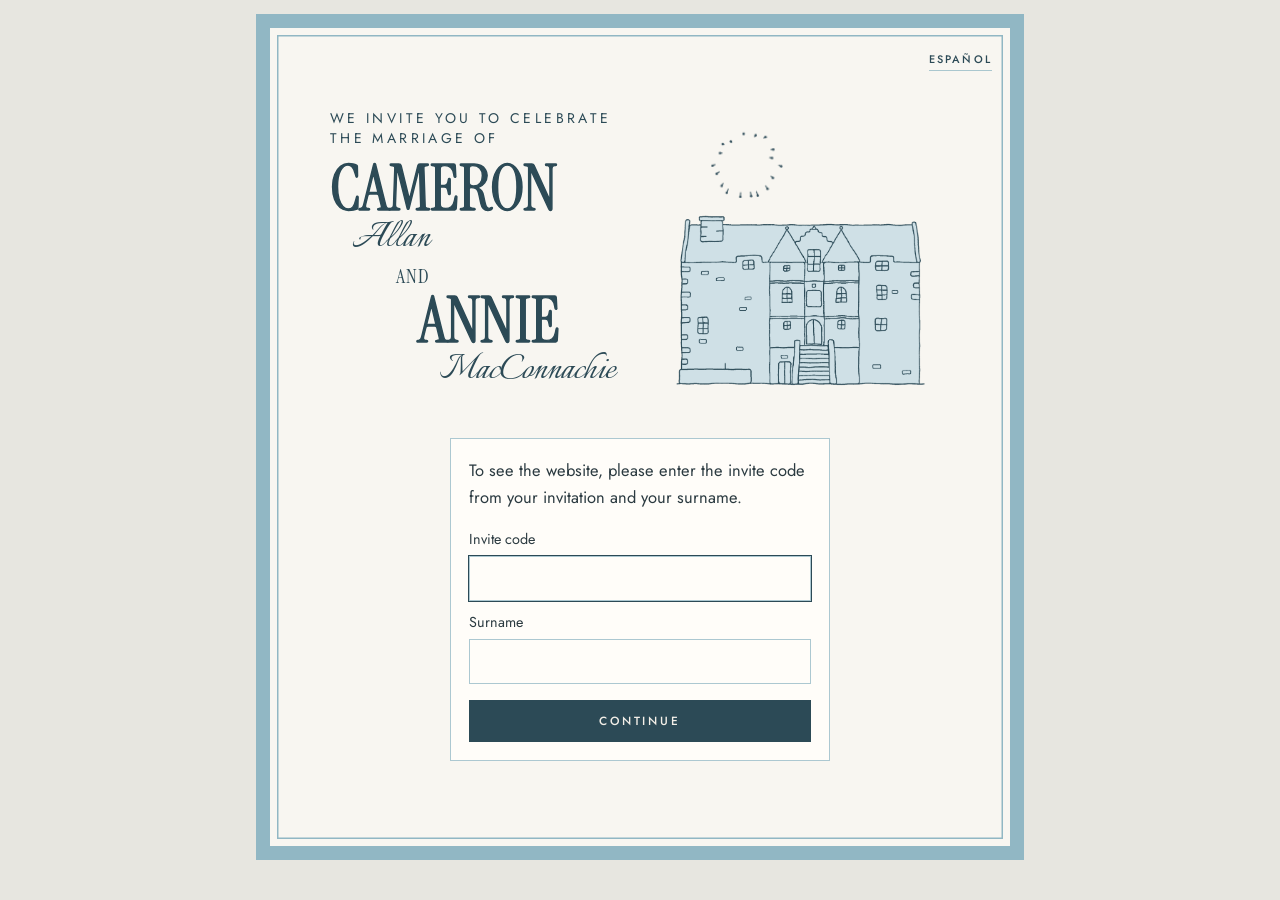
==== index.html @ 704a9585 "Room only appears once someone in the household says they're coming Co-Authored-By: Claude Opus 5.5 " ====
<!DOCTYPE html>
<html lang="en">
<head>
<meta charset="utf-8">
<meta name="viewport" content="width=device-width, initial-scale=1">
<meta name="robots" content="noindex">
<meta name="description" content="We’re getting married! Saturday 12th June 2027 at Rowallan Castle.">
<meta property="og:type" content="website">
<meta property="og:site_name" content="Cameron &amp; Annie">
<meta property="og:title" content="Cameron &amp; Annie · 12th June 2027">
<meta property="og:description" content="We’re getting married! Saturday 12th June 2027 at Rowallan Castle.">
<meta property="og:url" content="https://cameronandannie.co.uk/">
<meta property="og:image" content="https://cameronandannie.co.uk/og.jpg">
<meta property="og:image:width" content="1200">
<meta property="og:image:height" content="630">
<meta property="og:image:alt" content="Cameron and Annie, with a drawing of Rowallan Castle">
<meta name="twitter:card" content="summary_large_image">
<link rel="icon" href="favicon.ico" sizes="any">
<link rel="icon" type="image/png" href="favicon-32.png">
<link rel="apple-touch-icon" href="apple-touch-icon.png">
<meta name="theme-color" content="#2c4a56">
<script>
// Language and lock state are set before the page draws, so nothing flashes.
try {
  if (localStorage.getItem('weddingLang') === 'es') document.documentElement.lang = 'es';
  var v = JSON.parse(localStorage.getItem('weddingVerified') || 'null');
  var c = (new URLSearchParams(location.search).get('code') || '').trim().toUpperCase();
  if (!v || (c && c !== v.code)) document.documentElement.classList.add('locked');
} catch (e) { document.documentElement.classList.add('locked'); }
</script>
<title>Home · Cameron &amp; Annie</title>
<link rel="preconnect" href="https://fonts.googleapis.com">
<link rel="preconnect" href="https://fonts.gstatic.com" crossorigin>
<link href="https://fonts.googleapis.com/css2?family=Instrument+Serif:ital@0;1&family=Italianno&family=Jost:wght@300;400;500&display=swap" rel="stylesheet">
<link rel="stylesheet" href="style.css?v=20261123z">
</head>
<body>
<main>
  <header>
    <div class="castle"><canvas class="fireworks" aria-hidden="true"></canvas><img src="img/castle.png" alt="" width="1422" height="994"></div>
    <p class="formal"><span data-lang="en">We invite you to celebrate <span class="nowrap">the marriage of</span></span><span data-lang="es">Os invitamos a celebrar <span class="nowrap">la boda de</span></span></p>
    <h1 class="names"><a href="index.html"><span class="first">Cameron</span><span class="last">Allan</span><span class="and"><span data-lang="en">and</span><span data-lang="es">y</span></span><span class="first">Annie</span><span class="last">MacConnachie</span></a></h1>
    <div class="eyebrow"><span data-lang="en">Saturday 12th June 2027</span><span data-lang="es">Sábado, 12 de junio de 2027</span> · Rowallan Castle</div>
    <nav class="site-nav"><a href="index.html" aria-current="page"><span data-lang="en">Home</span><span data-lang="es">Inicio</span></a><a href="details.html"><span data-lang="en">Details</span><span data-lang="es">Detalles</span></a><a href="rsvp.html"><span data-lang="en">RSVP</span><span data-lang="es">Confirmar</span></a><a href="travel.html"><span data-lang="en">Travel &amp; Stay</span><span data-lang="es">Viaje</span></a><a href="faqs.html"><span data-lang="en">FAQs</span><span data-lang="es">Preguntas</span></a></nav>
    <div class="lang-switch"><a href="#" data-set-lang="es" data-lang="en" lang="es">Español</a><a href="#" data-set-lang="en" data-lang="es" lang="en">English</a></div>
  </header>

  <div class="hero-wrap"><img class="hero" src="us.jpg" alt="Cameron &amp; Annie" width="772" height="1038"></div>

  <section>
    <p class="blurb"><span data-lang="en">We’re so excited to be getting married, and we can’t wait to celebrate with our favourite people.</span><span data-lang="es">Estamos muy ilusionados con nuestra boda, y deseando celebrarla con nuestras personas favoritas.</span></p>
  </section>

  <section class="panel-wine">
    <p class="script"><span class="if-not-replied"><span data-lang="en">Will you join us?</span><span data-lang="es">¿Nos acompañáis?</span></span><span class="if-replied"><span data-lang="en">We’ve got your RSVP!</span><span data-lang="es">¡Tenemos vuestra respuesta!</span></span></p>
    <p class="panel-caps if-not-replied"><span data-lang="en">Please reply by 1st February 2027</span><span data-lang="es">Respuesta antes del 1 de febrero de 2027</span></p>
    <p><a class="btn-link btn-light" href="rsvp.html"><span class="if-not-replied"><span data-lang="en">RSVP</span><span data-lang="es">Confirmar asistencia</span></span><span class="if-replied"><span data-lang="en">Your RSVP</span><span data-lang="es">Vuestra respuesta</span></span></a></p>
    <p class="panel-more"><a href="details.html"><span data-lang="en">Times, places &amp; everything else →</span><span data-lang="es">Horarios, lugares y todo lo demás →</span></a></p>
  </section>
</main>
<script src="common.js?v=20261123z"></script>
<script>
// Once a household has replied, the RSVP box thanks them instead of asking (and drops the deadline).
function markReplied(d) {
  const panel = document.querySelector('.panel-wine');
  panel.classList.toggle('replied', !!(d && d.ok && d.existing && d.existing.length));
  panel.classList.add('known');   // the deadline only appears once we know whether they've replied
}
whenUnlocked(() => getInvite(getCode()).then(markReplied).catch(() => markReplied(null)));
document.addEventListener('invitefresh', e => markReplied(e.detail));
</script>


</body>
</html>
---- style.css ----
:root { /* Duck egg blue (#91b7c4) for the frame, panels and rules; a deeper shade of the same blue for text,
     because text in the light blue itself would be too faint to read. ("--wine" is just the name the styles use.) */
  --duck:#91b7c4; --wine:#2c4a56; --cream:#f3efe8; --paper:#f8f6f1; --page:#e7e6e0;
  --ink:#2b3a40; --muted:#6c8189; --line:rgba(145,183,196,.75); --accent:#2c4a56; --bg:#f8f6f1;
  --display:"Instrument Serif", "Bodoni Moda", Didot, Georgia, serif; --script:"Italianno", "Snell Roundhand", cursive;
  --sans:"Jost", "Futura", "Avenir Next", "Helvetica Neue", Arial, sans-serif; }
  * { box-sizing:border-box; }
  body { margin:0; font:17px/1.55 Georgia, "Times New Roman", serif; color:var(--ink); background:var(--bg); }
  main { max-width:640px; margin:0 auto; padding:48px 20px 80px; }
  header { text-align:center; margin-bottom:40px; }
  h1 { font-weight:normal; font-size:2.2rem; margin:0 0 8px; letter-spacing:.02em; }
  h2 { font-weight:normal; font-size:1.4rem; margin:40px 0 12px; border-bottom:1px solid var(--line); padding-bottom:6px; }
  h3 { font-size:1.05rem; margin:0 0 10px; }
  .muted { color:var(--muted); }
  .card { border:1px solid var(--line); border-radius:6px; padding:18px; margin:14px 0; background:#fff; }
  label { display:block; margin:10px 0 4px; font-size:.92rem; }
  input[type=text], select, textarea { width:100%; padding:9px 10px; font:inherit; font-size:.95rem; border:1px solid #ccc; border-radius:4px; background:#fff; }
  textarea { min-height:80px; resize:vertical; }
  .choices { display:flex; gap:18px; flex-wrap:wrap; }
  .choices label { display:flex; align-items:center; gap:6px; margin:4px 0; font-size:1rem; }
  button { font:inherit; padding:10px 22px; border:0; border-radius:4px; background:var(--accent); color:#fff; cursor:pointer; }
  button.secondary { background:none; color:var(--accent); border:1px solid var(--accent); }
  button:disabled { opacity:.6; cursor:wait; }
  .room img { width:100%; aspect-ratio:3/2; object-fit:cover; border-radius:4px; display:block; margin-bottom:12px; background:#eee; }
  .error { color:#a33; margin:10px 0; }
  .hidden { display:none !important; }
  .stack label { display:flex; align-items:center; gap:8px; margin:6px 0; font-size:1rem; }
  fieldset.course { border:0; padding:0; margin:16px 0 0; }
  fieldset.course legend { font-size:.92rem; padding:0; margin-bottom:6px; }
  .dish { display:flex; gap:10px; align-items:flex-start; border:1px solid var(--line); border-radius:4px; padding:10px 12px; margin:6px 0; cursor:pointer; }
  .dish input { margin-top:5px; }
  .dish:has(input:checked) { border-color:var(--accent); background:#f4f6f1; }
  .dish .desc { display:block; font-size:.9rem; color:var(--muted); }
  .dish .tags { display:block; font-size:.85rem; color:var(--accent); margin-top:2px; }
  .invalid { outline:2px solid #c0392b; outline-offset:4px; border-radius:4px; }
  .notice { border:1px solid #e3b4b4; background:#fbeeee; color:#7a2020; padding:12px 16px; border-radius:6px; margin:14px 0; }
  .notice ul { margin:6px 0 0; padding-left:20px; }
  .notice a { color:inherit; }
  .nb-row { padding:8px 0; border-top:1px solid var(--line); }
  .nb-row .nb-name { display:block; font-weight:bold; font-size:.95rem; }
  .nb-row.invalid { outline-offset:2px; }
  .loading { display:flex; align-items:center; gap:12px; color:var(--muted); padding:18px 0; }
  .spinner { width:22px; height:22px; border:3px solid var(--line); border-top-color:var(--accent); border-radius:50%; animation:spin .8s linear infinite; flex:0 0 auto; }
  @keyframes spin { to { transform:rotate(360deg); } }
  #loading-text { animation:fadein .4s ease; }
  @keyframes fadein { from { opacity:0; } }
  .row { display:flex; gap:10px; }
  .row > * { flex:1; }
  dl { margin:0; } dt { font-weight:bold; margin-top:8px; } dd { margin:0; }

  /* Site navigation */
  .site-nav { display:flex; justify-content:center; flex-wrap:wrap; gap:4px 22px; margin:18px 0 0; padding:10px 0; border-top:1px solid var(--line); border-bottom:1px solid var(--line); }
  .site-nav a { color:var(--ink); text-decoration:none; font-size:.95rem; padding:2px 0; }
  .site-nav a[aria-current=page] { color:var(--accent); border-bottom:2px solid var(--accent); }
  header h1 a { color:inherit; text-decoration:none; }
  .timeline { list-style:none; padding:0; margin:0; }
  .timeline li { display:flex; gap:16px; padding:10px 0; border-top:1px solid var(--line); }
  .timeline li:first-child { border-top:0; }
  .timeline .time { flex:0 0 70px; font-weight:bold; }
  details { border-top:1px solid var(--line); padding:12px 0; }
  details:last-of-type { border-bottom:1px solid var(--line); }
  summary { cursor:pointer; font-weight:bold; }
  details p { margin:8px 0 0; }
  .price { font-weight:bold; margin:0 0 6px; }
  .bridal dt { margin-top:10px; }
  .btn-link { display:inline-block; padding:10px 22px; border-radius:4px; background:var(--accent); color:#fff; text-decoration:none; }
/* Language: show only the text for the current <html lang> */
html:not([lang=es]) [data-lang=es], html[lang=es] [data-lang=en] { display:none !important; }
.lang-switch { position:absolute; top:10px; right:14px; }
.lang-switch a { font-size:3.2rem; line-height:1; text-decoration:none !important; border:0; }
.hero { width:100%; aspect-ratio:4/3; object-fit:cover; object-position:50% 25%; display:block; margin:0 0 24px; border-radius:6px; background:#eee; }
.blurb { font-size:1.1rem; text-align:center; }

/* RSVP steps: numbered automatically, skipping any step that's hidden for this household */
#rsvp-form { counter-reset:step; }
.rsvp-step { margin:32px 0 0; }
.step-title { display:flex; align-items:center; gap:10px; font-size:1.2rem; font-weight:normal; margin:0 0 4px; }
.rsvp-step:not(.hidden) .step-title::before { counter-increment:step; content:counter(step); display:inline-flex; align-items:center; justify-content:center;
  width:28px; height:28px; border-radius:50%; background:var(--accent); color:#fff; font-size:.95rem; flex:0 0 auto; }
.who-row { padding:10px 0; border-top:1px solid var(--line); }
.who-row:first-child { border-top:0; padding-top:0; }
.who-row .who-name { display:block; font-weight:bold; }
.meals-empty { margin:6px 0 0; }

/* Bridesmaid colour swatch: the same duck-egg blue as the site's border */
.swatch { display:inline-block; width:1.4em; height:1.4em; vertical-align:middle; border-radius:50%; border:1px solid var(--line);
  background:var(--duck); margin-left:4px; }

/* Lock screen: while locked, only the surname prompt (and the language flag) is shown */
html.locked main { display:none; }
#gate { max-width:420px; margin:0 auto; padding:72px 20px; text-align:center; }
#gate form { text-align:left; }
#gate button { width:100%; }
html:not(.locked) #gate { display:none; }

/* Spinner inside a button (lock screen "Checking…") */
.btn-spinner { display:inline-block; width:14px; height:14px; margin-right:8px; vertical-align:-2px; border:2px solid rgba(255,255,255,.4);
  border-top-color:#fff; border-radius:50%; animation:spin .8s linear infinite; }
#gate-btn:disabled { opacity:.85; cursor:wait; }

/* Itinerary: a quiet timeline (thin line, small dots, light type) */
.itin-day { font-weight:normal; font-size:.8rem; letter-spacing:.14em; text-transform:uppercase; color:var(--muted); margin:34px 0 10px; }
.timeline.itin { border-left:1px solid var(--line); margin-left:6px; }
.timeline.itin li { position:relative; border-top:0; padding:0 0 18px 22px; gap:14px; }
.timeline.itin li::before { content:""; position:absolute; left:-4px; top:.55em; width:7px; height:7px; border-radius:50%; background:var(--bg); border:1px solid var(--accent); }
.timeline.itin .time { flex:0 0 76px; font-weight:normal; color:var(--muted); font-variant-numeric:tabular-nums; }
.itin .itin-body { flex:1; }
.itin .itin-title { font-size:1.05rem; }
.itin .desc { display:block; font-size:.9rem; color:var(--muted); margin-top:2px; }
.status { display:block; margin-top:4px; font-size:.8rem; font-style:italic; text-decoration:none; }
.status.yes { color:#4d7a43; }
.status.no { color:#9a5a4e; }
.status.todo { color:#9a6a1c; text-decoration:underline; text-underline-offset:2px; }
.legend { font-size:.8rem; margin-top:18px; }

/* Home: event cards */
.event-card { display:block; color:inherit; text-decoration:none; }
.event-card:hover { border-color:var(--accent); }
.event-card .event-title { display:block; font-size:1.15rem; margin-bottom:2px; }
.event-status { margin:-6px 0 12px; }
/* Itinerary: one block per event */
.itin-event { margin-bottom:10px; }
.itin-event-title { font-weight:normal; font-size:1.15rem; margin:28px 0 0; }
.itin-event-title a { color:var(--ink); text-decoration:none; }
.itin-event-title a span { color:var(--accent); }

/* Links in the site colour rather than browser blue */
a { color:var(--accent); }

.event-card .event-more { display:block; margin-top:8px; font-size:.9rem; color:var(--accent); }
.extras-title { font-weight:normal; font-size:.8rem; letter-spacing:.14em; text-transform:uppercase; color:var(--muted); margin:28px 0 6px; }
.event-card.small { padding:14px 18px; }
.event-card.small .event-title { font-size:1.05rem; }

/* ==========================================================================
   Burgundy & cream stationery theme
   Tall condensed serif capitals, a script accent, small spaced sans capitals,
   and a framed card (burgundy band + thin inner rule).
   ========================================================================== */
html { background:var(--page); }
body { background:var(--page); color:var(--ink); font:400 16.5px/1.65 var(--sans); }
main, #gate { background:var(--paper); max-width:680px; margin:14px auto 40px; padding:64px clamp(22px, 6vw, 56px) 72px;
  border:9px solid var(--wine); box-shadow:inset 0 0 0 7px var(--paper), inset 0 0 0 8px var(--wine); position:relative; }
@media (max-width:520px) { main, #gate { margin:8px; border-width:7px; padding-top:54px; } }

/* Names: tall serif capitals with a script "and" */
.names { font:400 clamp(2.6rem, 11vw, 4.2rem)/0.95 var(--display); text-transform:uppercase; letter-spacing:.01em; color:var(--wine); margin:0 0 14px; }
.names a { color:inherit; text-decoration:none; }
.names .and { display:block; font:400 .52em/1.2 var(--script); text-transform:none; letter-spacing:0; margin:.05em 0 .1em; }
.eyebrow, header .muted { font:400 .72rem/1.8 var(--sans); letter-spacing:.24em; text-transform:uppercase; color:var(--wine); }

/* Headings */
h2 { font:400 clamp(1.9rem, 6vw, 2.5rem)/1 var(--display); text-transform:uppercase; letter-spacing:.01em; color:var(--wine);
     text-align:center; border:0; margin:52px 0 20px; padding:0; }
h3 { font:500 .78rem/1.5 var(--sans); letter-spacing:.2em; text-transform:uppercase; color:var(--wine); }
.blurb { font:italic 400 1.35rem/1.45 var(--display); color:var(--ink); }

/* Navigation */
.site-nav { border-color:var(--line); gap:4px 22px; margin-top:24px; }
.site-nav a { font:400 .7rem/2 var(--sans); letter-spacing:.22em; text-transform:uppercase; color:var(--muted); }
.site-nav a[aria-current=page] { color:var(--wine); border-bottom:1px solid var(--wine); }
.lang-switch { top:16px; right:18px; }

/* Burgundy panel (home RSVP) */
.panel-wine { background:var(--wine); color:var(--cream); text-align:center; padding:34px 22px 30px; margin:34px 0 10px; }
.panel-wine .script { font:400 2.3rem/1.1 var(--script); margin:0; }
.panel-wine .panel-caps { font:400 .74rem/1.8 var(--sans); letter-spacing:.24em; text-transform:uppercase; margin:6px 0 20px; }
.btn-link.btn-light { background:var(--cream); color:var(--wine); }

/* Cards, forms, buttons */
.card { background:#fffdf9; border:1px solid var(--line); border-radius:0; }
input[type=text], select, textarea { background:#fffdf9; border:1px solid var(--line); border-radius:0; color:var(--ink); font-family:var(--sans); }
input[type=text]:focus, textarea:focus { outline:1px solid var(--wine); outline-offset:0; }
label { font-size:.9rem; }
button, .btn-link { font:500 .74rem/1 var(--sans); letter-spacing:.24em; text-transform:uppercase; padding:15px 28px; border-radius:0;
  background:var(--wine); color:var(--cream); text-decoration:none; }
button.secondary { background:none; color:var(--wine); border:1px solid var(--wine); }
.hero { border-radius:0; }
.room img { border-radius:0; }
strong, b, dt, .price, .who-row .who-name, .nb-row .nb-name { font-weight:500; }
.dish { background:#fffdf9; border-color:var(--line); border-radius:0; }
.dish strong { font:400 1.15rem/1.3 var(--display); color:var(--wine); }
.dish:has(input:checked) { border-color:var(--wine); background:#fbf5ef; box-shadow:inset 3px 0 0 var(--wine); }
.dish .tags { color:var(--wine); }
fieldset.course legend { font:500 .72rem/1.6 var(--sans); letter-spacing:.22em; text-transform:uppercase; color:var(--wine); }
input[type=radio], input[type=checkbox] { accent-color:var(--wine); }
.step-title { font:400 1.6rem/1.1 var(--display); text-transform:uppercase; color:var(--wine); }
.rsvp-step:not(.hidden) .step-title::before { background:var(--wine); font:400 .85rem/1 var(--sans); }
.notice { border-radius:0; }
.timeline li { border-color:var(--line); }
.timeline .time { font:400 1.05rem/1.4 var(--display); color:var(--wine); }

/* Itinerary and event cards */
.itin-day, .extras-title { font:500 .72rem/1.6 var(--sans); letter-spacing:.22em; color:var(--wine); }
.timeline.itin { border-color:var(--line); }
.timeline.itin li::before { background:var(--paper); border-color:var(--wine); }
.timeline.itin .time { color:var(--wine); }
.itin .itin-title { font:400 1.25rem/1.25 var(--display); color:var(--ink); }
.itin-event-title { font:400 1.9rem/1 var(--display); text-transform:uppercase; }
.itin-event-title a { color:var(--wine); }
.event-card .event-title { font:400 1.5rem/1.15 var(--display); text-transform:uppercase; color:var(--wine); }
.event-card .event-more { color:var(--wine); font:500 .7rem/2 var(--sans); letter-spacing:.2em; text-transform:uppercase; }
.event-card:hover { border-color:var(--wine); }
.status { font-style:normal; font:500 .68rem/1.8 var(--sans); letter-spacing:.16em; text-transform:uppercase; }
.status.yes { color:#4f6b45; } .status.no { color:var(--wine); } .status.todo { color:#9a6b2a; }

/* Lock screen */
#gate { padding-top:80px; padding-bottom:80px; }
#gate form { max-width:380px; margin:24px auto 0; }
html:not(.locked) #gate { display:none; }
.step-title { letter-spacing:.01em; }
.lang-switch a { font-size:1.9rem; }

/* Duck egg blue accents */
main, #gate { border-color:var(--duck); box-shadow:inset 0 0 0 7px var(--paper), inset 0 0 0 8px var(--duck); }
.panel-wine { background:var(--duck); color:#20363f; }
.btn-link.btn-light { background:var(--wine); color:var(--cream); }
.site-nav { border-color:var(--line); }
.dish:has(input:checked) { background:#eef4f6; border-color:var(--duck); box-shadow:inset 3px 0 0 var(--duck); }
.timeline.itin li::before { border-color:var(--duck); }
.status.no { color:#9a5f52; }

/* Formal title + text language switch */
.formal { font:italic 400 1.2rem/1.4 var(--display); color:var(--muted); margin:6px 0 14px; }
.names { font-size:clamp(2.1rem, 9vw, 3.6rem); }
.names .person { display:block; }
.lang-switch a { font:500 .68rem/1 var(--sans); letter-spacing:.2em; text-transform:uppercase; color:var(--wine); text-decoration:none;
  border-bottom:1px solid var(--line); padding-bottom:3px; }
.names { font-size:clamp(1.8rem, 7.6vw, 3.6rem); }

/* Type set like the reference: first names in tall capitals, surnames in script tucked underneath,
   a small-capital "and", and the opening line in small spaced capitals. */
.names { font-size:clamp(2.6rem, 12vw, 4.6rem); line-height:.88; letter-spacing:-.005em; margin:0 0 18px; }
.names .first { display:block; }
.names .last { display:block; font:400 .62em/1 var(--script); text-transform:none; letter-spacing:0; margin:-.18em 0 .12em; color:var(--wine); }
.names .and { display:block; font:400 .34em/1 var(--display); text-transform:uppercase; letter-spacing:.06em; margin:.35em 0 .3em; }
.formal { font:400 .7rem/1.9 var(--sans); font-style:normal; letter-spacing:.24em; text-transform:uppercase; color:var(--wine); max-width:22em; margin:0 auto 18px; }
.panel-wine .script { font-size:3.1rem; line-height:1; }
.names .last { font-size:.74em; margin:-.26em 0 .1em; }
/* Surnames sit just below the capitals without touching them */
.names .last { margin:.02em 0 .12em; }

/* Home photo: portrait, set slightly to the left, with a frame offset behind it in the page-border style */
.hero-wrap { position:relative; width:min(74%, 330px); margin:8px 0 52px 3%; isolation:isolate; }
.hero-wrap::before { content:""; position:absolute; inset:0; transform:translate(18px, 18px); z-index:-1;
  border:6px solid var(--duck); box-shadow:inset 0 0 0 5px var(--paper), inset 0 0 0 6px var(--duck); }
.hero-wrap .hero { display:block; width:100%; height:auto; aspect-ratio:auto; margin:0; outline:0; }

/* ---- Details brought into the stationery style ---- */
/* RSVP status: italic serif words with a small round marker (filled = yes, hollow = no / not yet) */
.status { display:table; margin-top:4px; font:italic 400 1.05rem/1.4 var(--display); letter-spacing:0; text-transform:none; text-decoration:none; }
.status::before { content:""; display:inline-block; width:.48em; height:.48em; border-radius:50%; margin-right:.45em; vertical-align:.08em;
  border:1px solid var(--duck); }
.status.yes { color:var(--wine); } .status.yes::before { background:var(--duck); }
.status.no { color:var(--muted); } .status.no::before { border-color:var(--muted); }
.status.todo { color:var(--wine); text-decoration:underline; text-decoration-color:var(--duck); text-underline-offset:3px; }
.legend { display:none; }

/* Itinerary event headings: same tall capitals as other headings */
.itin-event-title { font:400 clamp(1.7rem, 6vw, 2.2rem)/1 var(--display); letter-spacing:.01em; text-transform:uppercase; margin:40px 0 4px; }
.itin-event-title a span { color:var(--duck); }

/* Form warnings in the palette */
.invalid { outline:1px dashed var(--wine); outline-offset:5px; border-radius:0; }
.notice { background:#eef4f6; border:1px solid var(--duck); border-left:3px solid var(--wine); color:var(--ink); border-radius:0; }
.notice a { color:var(--wine); }
.error { color:#8c5448; font-style:italic; }

/* RSVP thank-you heading */
#done-title { font:400 1.7rem/1.1 var(--display); letter-spacing:.01em; text-transform:uppercase; color:var(--wine); }

/* Home photo breaks out of the card on the left, with the welcome text alongside it */
main { --card-pad:clamp(22px, 6vw, 56px); --card-border:9px; padding-left:var(--card-pad); padding-right:var(--card-pad); }
@media (max-width:520px) { main { --card-border:7px; } }
.hero-wrap { float:left; width:46%; max-width:300px; margin:6px 26px 34px calc(-1 * (var(--card-pad) + var(--card-border))); }
.hero-wrap + section .blurb { text-align:left; margin-top:4px; }
.panel-wine { clear:both; }
/* Wide screens: half the photo hangs outside the card */
@media (min-width:1080px) {
  .hero-wrap { width:300px; margin-left:calc(-1 * (var(--card-pad) + var(--card-border)) - 150px); margin-right:34px; }
  .hero-wrap + section .blurb { margin-top:40px; font-size:1.5rem; }
}
@media (min-width:1080px) {
  .hero-wrap + section .blurb { margin-top:6px; }
  /* the RSVP box sits beside the photo too, filling the space to its right */
  .panel-wine { clear:none; overflow:hidden; margin-top:22px; padding:28px 20px 26px; }
  .panel-wine + section { clear:both; padding-top:1px; }
}
/* Smaller photo */
.hero-wrap { width:31%; max-width:150px; margin-right:22px; margin-bottom:28px; }
.hero-wrap::before { transform:translate(10px, 10px); border-width:4px; box-shadow:inset 0 0 0 3px var(--paper), inset 0 0 0 4px var(--duck); }
@media (min-width:1080px) {
  .hero-wrap { width:180px; max-width:none; margin-left:calc(-1 * (var(--card-pad) + var(--card-border)) - 90px); margin-right:30px; }
  .hero-wrap::before { transform:translate(12px, 12px); }
}
/* Smaller names so the header doesn't dominate */
.names { font-size:clamp(2rem, 9vw, 2.9rem); margin-bottom:12px; }
.formal { margin-bottom:12px; }
header { margin-bottom:28px; }
/* Wider card: on larger screens the blue border starts 10% in from each side */
@media (min-width:521px) {
  main, #gate { width:80%; max-width:none; margin-left:auto; margin-right:auto; }
}
/* Wide screens: photo back inside the card. Photo + welcome text + RSVP box form one centred group (max 820px). */
@media (min-width:1080px) {
  .hero-wrap { width:200px; margin-left:max(0px, calc((100% - 820px) / 2)); margin-right:36px; margin-top:10px; }
  .hero-wrap + section, .hero-wrap ~ .panel-wine { margin-right:max(0px, calc((100% - 820px) / 2)); }
  .hero-wrap + section .blurb { margin-top:4px; }
}
/* Card border 20% in from each side on larger screens (narrower screens keep more width so text isn't cramped) */
@media (min-width:1000px) {
  main, #gate { width:60%; }
}
/* Header text 25% larger */
.formal { font-size:.875rem; line-height:1.45; }
.names { font-size:clamp(2.5rem, 11vw, 3.625rem); }
.eyebrow, header .muted { font-size:.9rem; }
.site-nav a { font-size:.875rem; }
/* Black-and-white photo */
.hero { filter:grayscale(1); }

/* Blue borders 50% thicker */
main, #gate { border-width:14px; box-shadow:inset 0 0 0 7px var(--paper), inset 0 0 0 8.5px var(--duck); --card-border:14px; }
@media (max-width:520px) { main, #gate { border-width:11px; --card-border:11px; } }
.hero-wrap::before { border-width:6px; box-shadow:inset 0 0 0 4px var(--paper), inset 0 0 0 5.5px var(--duck); }
.card, .dish, .site-nav, .event-card, .notice { border-width:1.5px; }
.timeline.itin { border-left-width:1.5px; }
.panel-wine { box-shadow:none; }

/* Details page: one section per event */
.event-section { margin-bottom:56px; }
.event-section h2 { margin-top:44px; }
.event-meta { text-align:center; font:400 .8rem/1.9 var(--sans); letter-spacing:.2em; text-transform:uppercase; color:var(--wine); margin:-6px 0 6px; }
.event-meta span, .event-meta a { display:block; }
.event-meta a { color:var(--wine); text-decoration-color:var(--duck); text-underline-offset:3px; }
.event-section .event-status { display:flex; justify-content:center; margin:4px 0 14px; }
.event-timeline { margin-top:18px; }
.bridal { margin-top:26px; }
.panel-more { margin:18px 0 0; }
.panel-more a { color:#20363f; font:500 .72rem/1.6 var(--sans); letter-spacing:.2em; text-transform:uppercase; text-decoration-color:rgba(32,54,63,.4); text-underline-offset:4px; }
/* Timeline line runs dot-to-dot only (no tail after the last item, none at all for a single item) */
.timeline.itin { border-left:0; margin-left:6px; }
.timeline.itin li { padding-bottom:20px; }
.timeline.itin li:last-child { padding-bottom:0; }
.timeline.itin li::before { z-index:1; }
.timeline.itin li:not(:last-child)::after { content:""; position:absolute; left:-.75px; top:.55em; bottom:-.55em; border-left:1.5px solid var(--line); }

/* Day labels inside a timeline: no dot, and the line runs straight past them */
.timeline.itin li.itin-day-row { padding:0 0 6px 0; margin-left:-6px; }
.timeline.itin li.itin-day-row::before { display:none; }
.timeline.itin li.itin-day-row .itin-day { margin:14px 0 4px; }
.timeline.itin li.itin-day-row:first-child .itin-day { margin-top:0; }
.timeline.itin li.itin-day-row::after { display:none; }

/* RSVP box: "replied" state */
.panel-wine .if-replied { display:none; }
.panel-wine.replied .if-replied { display:inline; }
.panel-wine.replied .if-not-replied { display:none; }
.panel-wine.replied p.panel-caps { display:none; }
.panel-wine p.panel-caps { max-height:4em; overflow:hidden; transition:max-height .5s ease, opacity .5s ease, margin .5s ease; }
/* While we check whether they've replied, the deadline takes up no space; it then eases open (no big empty gap). */
.panel-wine:not(.known) p.panel-caps { max-height:0; opacity:0; margin-top:0; margin-bottom:12px; }
.panel-wine.replied .script { margin-bottom:16px; }

/* Phones & tablets: photo centred above the welcome text instead of squeezed beside it */
@media (max-width:1079px) {
  .hero-wrap { float:none; width:min(64%, 280px); max-width:none; margin:10px auto 44px; transform:translateX(-6px); }
  .hero-wrap::before { transform:translate(12px, 12px); }
  .hero-wrap + section .blurb { text-align:center; margin-top:0; }
}

/* RSVP summary: meals listed by course under each person */
#summary dd { margin-bottom:6px; }
.meal-summary { list-style:none; padding:0; margin:6px 0 0; }
.meal-summary li { padding:2px 0; }
.meal-summary .course-name { display:inline-block; min-width:5.5em; font:500 .7rem/1.6 var(--sans); letter-spacing:.18em; text-transform:uppercase; color:var(--muted); }
.diet-summary { margin:4px 0 0; font-size:.9rem; color:var(--muted); }
.meal-summary .course-name { min-width:7.5em; }

/* Places to stay */
.stay-group { margin:30px 0 6px; }
.card.stay { padding:16px 18px; margin:10px 0; }
.card.stay h3 { font:400 1.3rem/1.2 var(--display); letter-spacing:.01em; text-transform:none; color:var(--wine); margin:0 0 4px; }
.stay-address { margin:0; color:var(--muted); font-size:.95rem; }
.stay-links { margin:6px 0 0; font-size:.95rem; }
.stay-links a { color:var(--wine); text-decoration-color:var(--duck); text-underline-offset:3px; word-break:break-word; }

/* Getting there */
.card.venue { text-align:center; padding:20px 18px; margin:14px 0 22px; }
.card.venue h3 { font:400 1.5rem/1.2 var(--display); letter-spacing:.01em; text-transform:none; color:var(--wine); margin:0 0 4px; }


/* Home photo slideshow: the first photo sets the size, the others fade in on top of it */
.slideshow { cursor:pointer; }
.slideshow .slide { transition:opacity 1.2s ease; }
.slideshow { position:relative; }
.slideshow .slide:not(:first-of-type) { position:absolute; inset:0; width:100%; height:100%; object-fit:cover; object-position:50% 30%; }
.slideshow .slide:not(.on):not(.prev) { opacity:0; }
.slideshow .slide:first-of-type { position:relative; }
.slideshow .slide.prev { z-index:1; transition:none; }
.slideshow .slide.on { z-index:2; }
@media (prefers-reduced-motion: reduce) { .slideshow .slide { transition:none; } }

/* Details: event facts as label / text rows, with a map beside the wedding */
.facts { margin:6px 0 0; }
.facts > div { display:grid; grid-template-columns:100px 1fr; gap:18px; padding:12px 0; border-top:1px solid var(--line); }
.facts > div:last-child { border-bottom:1px solid var(--line); }
.facts dt { font-size:.78rem; letter-spacing:.14em; text-transform:uppercase; color:var(--muted); padding-top:.25em; }
.facts dd { margin:0; }
.event-text > p:first-child { margin-top:0; }
.event-body { display:grid; grid-template-columns:minmax(0,1.25fr) minmax(0,1fr); gap:28px; align-items:start; }
.event-map iframe { display:block; width:100%; aspect-ratio:1; min-height:240px; border:1px solid var(--duck); background:var(--cream); }
.event-map a { display:inline-block; margin-top:8px; font-size:.85rem; }
@media (max-width:720px) {
  .event-body { grid-template-columns:1fr; }
  .event-map iframe { aspect-ratio:4/3; }
}
@media (max-width:520px) { .facts > div { grid-template-columns:1fr; gap:2px; } }

/* Tighter nav so it stays on one line for longer */
.site-nav { gap:4px 14px; }
.site-nav a { letter-spacing:.14em; margin-right:-.14em; }
@media (max-width:520px) { .site-nav { gap:2px 10px; } .site-nav a { letter-spacing:.1em; margin-right:-.1em; } }

/* Gentle cross-fade between pages (browsers that support it) */
@view-transition { navigation: auto; }

/* Header: names left-aligned with the castle beside them; date and menu centred underneath.
   On narrower screens the castle sits centred above the title instead. */
.castle { display:block; position:relative; pointer-events:none; user-select:none; }
.castle img { display:block; position:relative; z-index:1; width:100%; height:auto; }
/* Fireworks rise from behind the roof and burst in the sky above the castle */
.castle .fireworks { position:absolute; z-index:0; left:-12%; width:124%; top:-72%; height:100%; }
@media (min-width:1200px) {
  main > header, #gate > header { display:grid; grid-template-columns:1fr max-content minmax(170px, 290px) 1fr; align-items:center; column-gap:0; }
  main > header > *, #gate > header > * { grid-column:1 / -1; }
  main > header .formal, #gate > header .formal { grid-column:2; grid-row:1; text-align:left; margin-left:0; margin-right:0; }
  main > header .names, #gate > header .names { grid-column:2; grid-row:2; text-align:left; }
  /* Staggered names: "and" steps in a little, Annie MacConnachie a little more */
  main > header .names .and, #gate > header .names .and { margin-left:44px; }
  main > header .names .and ~ span, #gate > header .names .and ~ span { margin-left:66px; }
  main > header .names .last, #gate > header .names .last { margin-left:calc(22px - var(--name-shift)); }   /* Allan */
  main > header .names .first, #gate > header .names .first { margin-left:calc(-1 * var(--name-shift)); }   /* Cameron */
  main > header .formal, #gate > header .formal { margin-left:calc(-1 * var(--name-shift)) !important; }
  /* The first lines sit further left on wide screens, easing back as the window narrows so they never touch the border. */
  main, #gate { --name-shift:clamp(22px, calc((100vw - 1300px) * .3 + 22px), 62px); }
  main > header .names .and ~ .last, #gate > header .names .and ~ .last { margin-left:88px; }  /* MacConnachie */
  main > header .castle, #gate > header .castle { grid-column:3; grid-row:1 / 3; align-self:end; width:calc(100% - clamp(20px, 3vw, 36px)); margin-left:clamp(20px, 3vw, 36px); margin-bottom:21px; }
}
@media (max-width:1199px) { .castle { width:min(250px, 56%); margin:84px auto 14px; } }
@media (max-width:520px) { .castle { width:min(250px, 72%); } }

/* Map framed like the card: thick duck-egg border with a fine inner rule */
.map-frame { border:6px solid var(--duck); padding:7px; background:var(--paper); box-shadow:inset 0 0 0 4px var(--paper), inset 0 0 0 5.5px var(--duck); }
.map-frame iframe { border:0 !important; }

.nowrap { display:inline-block; }

/* ---- One pattern for blocks of information ----
   serif title → plain lead text → small-capital label / value rows; a small-capital label before any question. */
main .card-title { font:400 1.3rem/1.2 var(--display); letter-spacing:.01em; text-transform:none; color:var(--wine); margin:0 0 6px; }
.card-lead { margin:0 0 4px; }
.card-label { font:500 .72rem/1.6 var(--sans); letter-spacing:.22em; text-transform:uppercase; color:var(--wine); margin:20px 0 6px; }
.card > .card-label:first-child, .card > .card-title + .card-label { margin-top:4px; }
.step-intro { margin:2px 0 12px; }
.facts.compact { margin-top:10px; }
.facts.compact > div { padding:8px 0; gap:14px; grid-template-columns:140px 1fr; }
.facts > div { align-items:baseline; }
.facts > div > dt { padding-top:0 !important; }
.facts.people dt { font:400 1rem/1.5 var(--sans); letter-spacing:0; text-transform:none; color:var(--ink); padding-top:0; }
.card .facts > div:last-child { border-bottom:1px solid var(--line); }
.room img { margin-bottom:16px; }
.room-answer { margin:16px 0 0; }
.nb-row .nb-name, .who-row .who-name { font-weight:500; }
#greeting.lead { margin:0 0 4px; }
/* RSVP summary */
.sum-person + .sum-person { margin-top:22px; }
.sum-head { display:flex; align-items:baseline; justify-content:space-between; gap:12px; flex-wrap:wrap; }
.sum-head .card-title { margin:0; }
/* FAQs: questions in the serif, not heavy bold; one rule colour */
details { border-color:var(--line) !important; }
summary { font:400 1.2rem/1.35 var(--display); color:var(--wine); }
summary::marker { color:var(--duck); }
.card-label + .nb-row, .card-label + .who-row { border-top:0; padding-top:2px; }
@media (max-width:520px) { .facts.compact > div { grid-template-columns:92px 1fr; gap:10px; } .facts.compact dt { font-size:.68rem; letter-spacing:.14em; } }

/* FAQs: questions on the left, photo slideshow on the right (below the questions on narrow screens) */
.faq-photos { position:relative; isolation:isolate; }
.faq-photos .hero { display:block; width:100%; height:auto; aspect-ratio:772/1038; margin:0; }
.faq-photos::before { content:""; position:absolute; inset:0; transform:translate(12px, 12px); z-index:-1;
  border:4px solid var(--duck); box-shadow:inset 0 0 0 3px var(--paper), inset 0 0 0 4px var(--duck); }
@media (min-width:900px) {
  .faq-layout { display:grid; grid-template-columns:minmax(0,1fr) clamp(180px, 30%, 280px); column-gap:clamp(28px, 4vw, 52px); align-items:start; }
  .faq-photos { margin-top:6px; position:sticky; top:24px; }
}
@media (max-width:899px) { .faq-layout { display:flex; flex-direction:column; } .faq-photos { width:min(240px, 62%); margin:32px auto 12px; transform:translateX(-6px); } }

/* RSVP summary: each section (wedding, night before, room) starts with the same small heading */
.sum-section { margin-top:18px; }
.sum-section + .sum-person { margin-top:0; }
.sum-person > .card-label { margin-top:0; }

/* Travel: venue map in the same frame as the Details page map */
.venue-map { margin:4px 0 0; }
.venue-map iframe { display:block; width:100%; aspect-ratio:1; min-height:240px; border:0; background:var(--cream); }
.venue-body .event-text > p:first-child { margin-top:0; }
.venue-address { text-align:center; color:var(--muted); font-size:.92rem; margin:10px 0 0; }
@media (max-width:720px) { .venue-map iframe { aspect-ratio:4/3; } .venue-map { margin-top:0; } }

/* Room photo gallery: swipe (or use the arrows) through several photos */
.room-gallery { position:relative; margin-bottom:16px; }
.rg-track { display:flex; overflow-x:auto; scroll-snap-type:x mandatory; scrollbar-width:none; }
.rg-track::-webkit-scrollbar { display:none; }
.rg-track img { flex:0 0 100%; width:100%; aspect-ratio:3/2; object-fit:cover; scroll-snap-align:start; margin:0 !important; display:block; background:var(--cream); }
.rg-prev, .rg-next { position:absolute; top:calc(50% - 14px); transform:translateY(-50%); width:34px; height:34px; padding:0; border:0; border-radius:50%;
  background:rgba(248,246,241,.88); color:var(--wine); font:400 1.5rem/34px var(--display); letter-spacing:0; cursor:pointer; min-width:0; }
.rg-prev { left:22px; } .rg-next { right:22px; }
.rg-dots { display:flex; justify-content:center; gap:7px; margin-top:8px; }
.rg-dots span { width:6px; height:6px; border-radius:50%; background:var(--line); }
.rg-dots span.on { background:var(--wine); }
/* Room photos are wide (about 16:9), so frame them that shape rather than trimming them */
.room img, .rg-track img { aspect-ratio:16/9 !important; object-fit:cover; }

/* Taxi firms under Getting there */
.taxis { margin-top:18px; }
.taxis .card.stay { margin:10px 0; }

/* Room for times like 09:30–10:30 on one line */
.timeline.itin .time { flex-basis:100px; white-space:nowrap; }
@media (max-width:520px) { .timeline.itin .time { flex-basis:86px; font-size:.95rem; } }

/* Details: heading above each event's timeline, in the same small-capital style as the fact labels */
.event-timeline { margin-top:30px; }
.timeline-title { font:500 .72rem/1.6 var(--sans); letter-spacing:.22em; text-transform:uppercase; color:var(--wine); margin:0 0 14px; }

/* Loading: three small dots that fade in turn, with a quiet italic line underneath */
.loading { flex-direction:column; justify-content:center; gap:14px; padding:48px 0; text-align:center; }
.spinner { width:auto; height:auto; border:0; border-radius:0; animation:none; display:inline-flex; gap:7px; }
.spinner i, .btn-spinner i { display:block; width:7px; height:7px; border-radius:50%; background:var(--duck); animation:dot 1.2s ease-in-out infinite; }
.spinner i:nth-child(2), .btn-spinner i:nth-child(2) { animation-delay:.15s; background:var(--wine); }
.spinner i:nth-child(3), .btn-spinner i:nth-child(3) { animation-delay:.3s; }
@keyframes dot { 0%, 80%, 100% { opacity:.25; transform:scale(.8); } 40% { opacity:1; transform:scale(1); } }
#loading-text, .loading-text { font:italic 400 1.15rem/1.4 var(--display); color:var(--muted); animation:none; }
.btn-spinner { display:inline-flex; gap:4px; width:auto; height:auto; border:0; border-radius:0; animation:none; margin-right:10px; vertical-align:middle; }
.btn-spinner i { width:5px; height:5px; background:currentColor !important; }
@media (prefers-reduced-motion: reduce) { .spinner i, .btn-spinner i { animation-duration:2.4s; } }

/* First names 10% larger and a touch heavier (the serif has one weight, so the strokes are thickened slightly) */
.names .first { font-size:1.1em; -webkit-text-stroke:.022em currentColor; paint-order:stroke fill; }

.taxis { margin-top:26px; }
.taxis-intro { margin:0 0 4px; }

/* ---- Event panels: a double frame topped with hand-drawn illustrations ---- */
.event-section.framed { position:relative; background:#eef4f6; border:1px solid var(--duck);
  box-shadow:inset 0 0 0 5px #eef4f6, inset 0 0 0 6px var(--duck); padding:162px clamp(26px, 8vw, 72px) 30px; margin-top:40px; }
.framed .doodles { position:absolute; inset:6px; pointer-events:none; overflow:hidden; }
.framed .doodle { position:absolute; display:block; width:var(--w); transform:translateX(-50%); }
.framed .doodle img { display:block; width:100%; height:auto; }
.framed h2 { margin-top:0; }
@media (max-width: 600px) {
  .event-section.framed { padding:148px 20px 24px; }
  .framed .doodle { width:calc(var(--w) * .82); }
  .framed .doodle.hang { top:-20px !important; }
  .framed .doodle.l { left:16% !important; } .framed .doodle.r { left:85% !important; }
  .framed .tw.a { left:32% !important; } .framed .tw.b { left:68% !important; } .framed .tw.c { left:72% !important; } .framed .tw.d { left:calc(32% - 12px) !important; }
}

.diet-note { margin:6px 0 0; font-size:.9rem; }

/* FAQ film strip (wider screens): photos stacked the full height of the questions, drifting upwards */
.faq-strip { display:none; }
@media (min-width:900px) {
  .faq-layout { align-items:stretch; }
  .faq-layout .faq-photos { display:none; }
  .faq-strip { display:block; position:relative; overflow:hidden; min-height:420px; margin-top:6px;
    -webkit-mask-image:linear-gradient(to bottom, transparent, #000 9%, #000 91%, transparent);
            mask-image:linear-gradient(to bottom, transparent, #000 9%, #000 91%, transparent); }
  .strip-track { position:absolute; top:0; left:0; right:0; will-change:transform; }
  .strip-track span { display:block; margin:0 0 16px; border:4px solid var(--duck); padding:3px; background:var(--paper); }
  .strip-track img { display:block; width:100%; height:auto; aspect-ratio:772/1038; object-fit:cover; filter:grayscale(1); transition:filter .6s ease; }
  .strip-track span:hover img { filter:grayscale(0); }
  .faq-strip { cursor:grab; touch-action:none; user-select:none; } .faq-strip.dragging { cursor:grabbing; }
  .strip-track img { -webkit-user-drag:none; pointer-events:none; }
}
@media (min-width:900px) and (prefers-reduced-motion: reduce) {
  .faq-strip { overflow-y:auto; -webkit-mask-image:none; mask-image:none; }
  .strip-track { position:static; }
}

/* Room photos framed like the maps */
.room-frame { margin:0 0 16px; }
.room-gallery .room-frame { margin:0; }
.room-frame img { display:block; width:100%; margin:0 !important; }

/* Name-and-answer rows (night-before, room) in the RSVP summary: the name on the left in normal text,
   the answer on the right, like the "Attending" line above them. Comes last so phone sizes don't shrink the names. */
.facts.people > div { grid-template-columns:minmax(0,1fr) auto !important; gap:16px !important; align-items:baseline; }
.facts.people dt { font:400 1rem/1.5 var(--sans) !important; letter-spacing:0 !important; text-transform:none !important; color:var(--ink) !important; }
.facts.people dd { text-align:right; }

/* RSVP summary: each event in its own tinted block so the sections are easy to tell apart */
.sum-block { background:#eef4f6; border:1px solid var(--duck); box-shadow:inset 0 0 0 4px #eef4f6, inset 0 0 0 5px var(--duck);
  padding:20px 22px 18px; margin:18px 0 0; }
.sum-block:first-child { margin-top:8px; }
.sum-block-title { font:400 1.35rem/1.15 var(--display); text-transform:uppercase; letter-spacing:.02em; color:var(--wine); margin:0 0 10px; text-align:center; }
.sum-block .facts > div:last-child { border-bottom:0; }
.sum-block .sum-person + .sum-person { margin-top:18px; padding-top:14px; border-top:1px solid var(--line); }
@media (max-width:520px) { .sum-block { padding:16px 16px 14px; } }

/* Page titles are kept for screen readers but not shown */
.sr-only { position:absolute !important; width:1px; height:1px; margin:-1px; padding:0; overflow:hidden; clip:rect(0 0 0 0); white-space:nowrap; border:0; }

/* Desktop: the map is exactly as tall as the text beside it (no tall map leaving a gap under the text) */
@media (min-width:721px) {
  .event-body { align-items:stretch; }
  .event-map { position:relative; min-height:260px; }
  .event-map .map-frame { position:absolute; inset:0; display:flex; }
  .event-map iframe { aspect-ratio:auto !important; min-height:0; height:100%; flex:1; }
}

/* An illustration tucked into a panel's bottom-right corner (e.g. the card on the morning after) */
.framed .doodle.corner { left:auto; top:auto; right:22px; bottom:18px; transform:none; }
@media (max-width: 600px) {
  .event-section.framed.has-corner { padding-bottom:86px; }
  .framed .doodle.corner { right:20px; bottom:16px; }
}

/* Event panels lay themselves out by their own width, not the window's: in a narrow panel the side padding
   shrinks and the map moves under the text, so the details aren't squeezed into a thin column. */
.event-section.framed { container-type:inline-size; padding-left:clamp(22px, 6%, 72px); padding-right:clamp(22px, 6%, 72px); }
@container (max-width: 700px) {
  .event-body { grid-template-columns:minmax(0,1fr) !important; align-items:start; }
  .event-map { position:static; min-height:0; }
  .event-map .map-frame { position:static; display:block; }
  .event-map iframe { aspect-ratio:16/10 !important; height:auto; }
}

/* "Please pay here to reserve the room" under a paying room once they say yes: plain text on a hairline,
   with an outlined button like "Change my answers" */
.pay-note { margin:18px 0 0; padding-top:16px; border-top:1px solid var(--line); display:flex; flex-wrap:wrap; align-items:center; justify-content:space-between; gap:12px 20px; }
.pay-note .btn-link { margin-left:auto; }   /* always hard right, even when it wraps under the text */
/* In the blue RSVP summary block: a paper-filled button */
.sum-block .pay-note { margin-top:0; }
.sum-block .pay-note .btn-link { background:var(--paper); }
.sum-block .pay-note .btn-link:hover { background:var(--wine); color:var(--paper); }
.pay-note p { margin:0; }
.pay-note .btn-link { display:inline-block; text-decoration:none; background:none; color:var(--wine); border:1px solid var(--wine); }
.pay-note .btn-link:hover { background:var(--wine); color:var(--paper); }

/* Room card: details on the left and photos on the right when the card is wide; stacked (photos first) when narrow */
.card.room { container-type:inline-size; }
@container (min-width: 600px) {
  /* Name and description across the top; the details table and the photos start level underneath */
  .room-layout { display:grid; grid-template-columns:minmax(0,1fr) minmax(0,1fr); grid-template-areas:"head head" "info photos"; column-gap:28px; align-items:start; }
  .room-layout .room-head { grid-area:head; }
  .room-layout .room-info { grid-area:info; }
  .room-layout .room-photos { grid-area:photos; }
  .room-layout .room-info .facts { margin-top:0; }
  .room-layout .room-photos .room-frame { margin-bottom:0; }
  .room-layout.no-photos { display:block; }
}

/* The card always reaches the bottom of the window, even on short pages (matches the lock screen) */
main, #gate { min-height:calc(100vh - 54px); min-height:calc(100dvh - 54px); }
@media (max-width:520px) { main, #gate { min-height:calc(100vh - 16px); min-height:calc(100dvh - 16px); } }
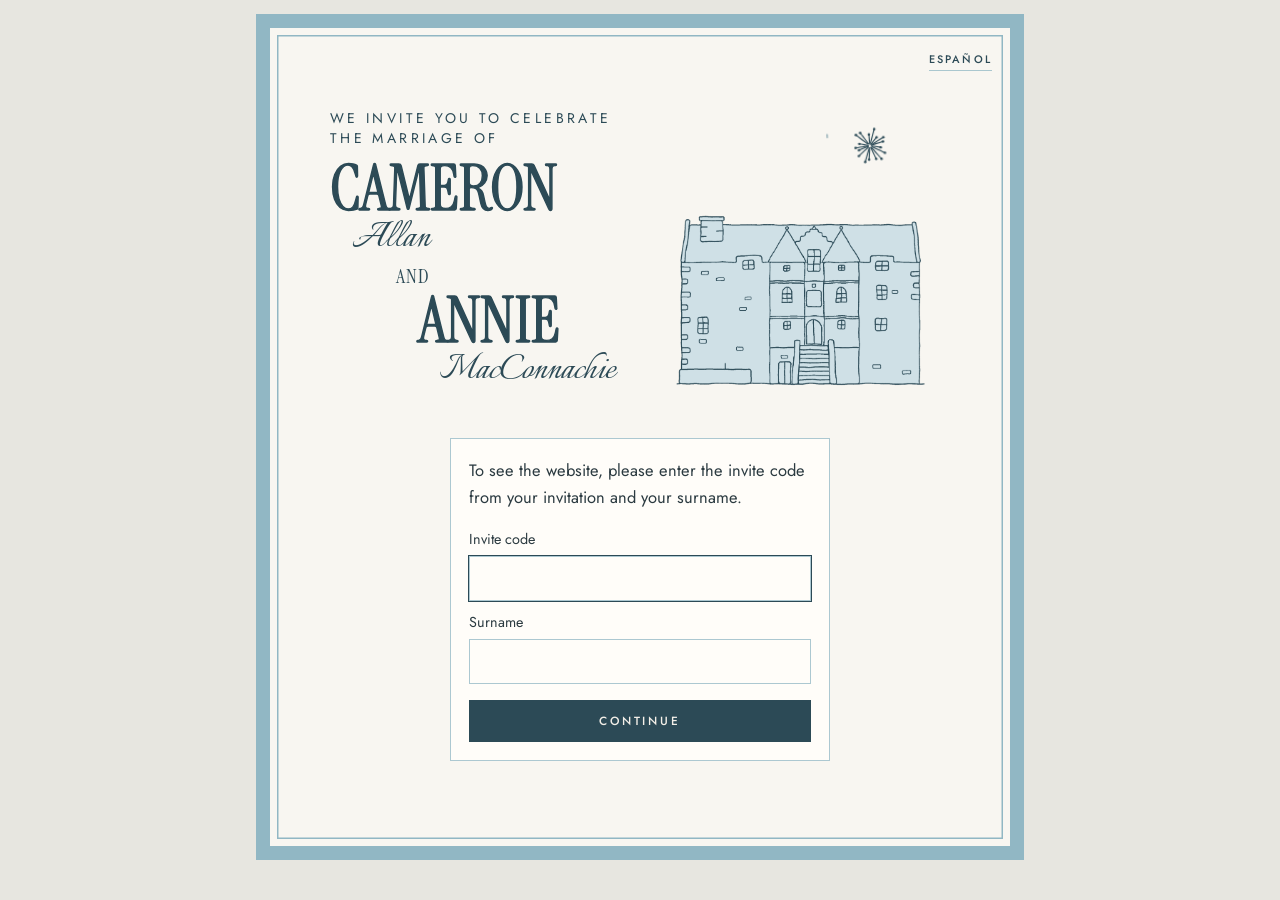
==== commit 5ad21269: "RSVP: each person's meal card side by side on desktop Co-Authored-By: Claude Opus 5.5 <noreply@anthr" ====
--- a/index.html
+++ b/index.html
@@ -32,7 +32,7 @@
 <link rel="preconnect" href="https://fonts.googleapis.com">
 <link rel="preconnect" href="https://fonts.gstatic.com" crossorigin>
 <link href="https://fonts.googleapis.com/css2?family=Instrument+Serif:ital@0;1&family=Italianno&family=Jost:wght@300;400;500&display=swap" rel="stylesheet">
-<link rel="stylesheet" href="style.css?v=20261123z">
+<link rel="stylesheet" href="style.css?v=20261124a">
 </head>
 <body>
 <main>
@@ -58,7 +58,7 @@
     <p class="panel-more"><a href="details.html"><span data-lang="en">Times, places &amp; everything else →</span><span data-lang="es">Horarios, lugares y todo lo demás →</span></a></p>
   </section>
 </main>
-<script src="common.js?v=20261123z"></script>
+<script src="common.js?v=20261124a"></script>
 <script>
 // Once a household has replied, the RSVP box thanks them instead of asking (and drops the deadline).
 function markReplied(d) {
--- a/style.css
+++ b/style.css
@@ -664,3 +664,8 @@
 /* The card always reaches the bottom of the window, even on short pages (matches the lock screen) */
 main, #gate { min-height:calc(100vh - 54px); min-height:calc(100dvh - 54px); }
 @media (max-width:520px) { main, #gate { min-height:calc(100vh - 16px); min-height:calc(100dvh - 16px); } }
+
+/* Meal choices: each person's card sits side by side when there's room (two or more across on desktop),
+   stacked on phones. A household of one keeps the full width. */
+#meals { display:grid; grid-template-columns:repeat(auto-fit, minmax(min(100%, 320px), 1fr)); gap:16px; align-items:start; }
+#meals > .person { margin:0; }
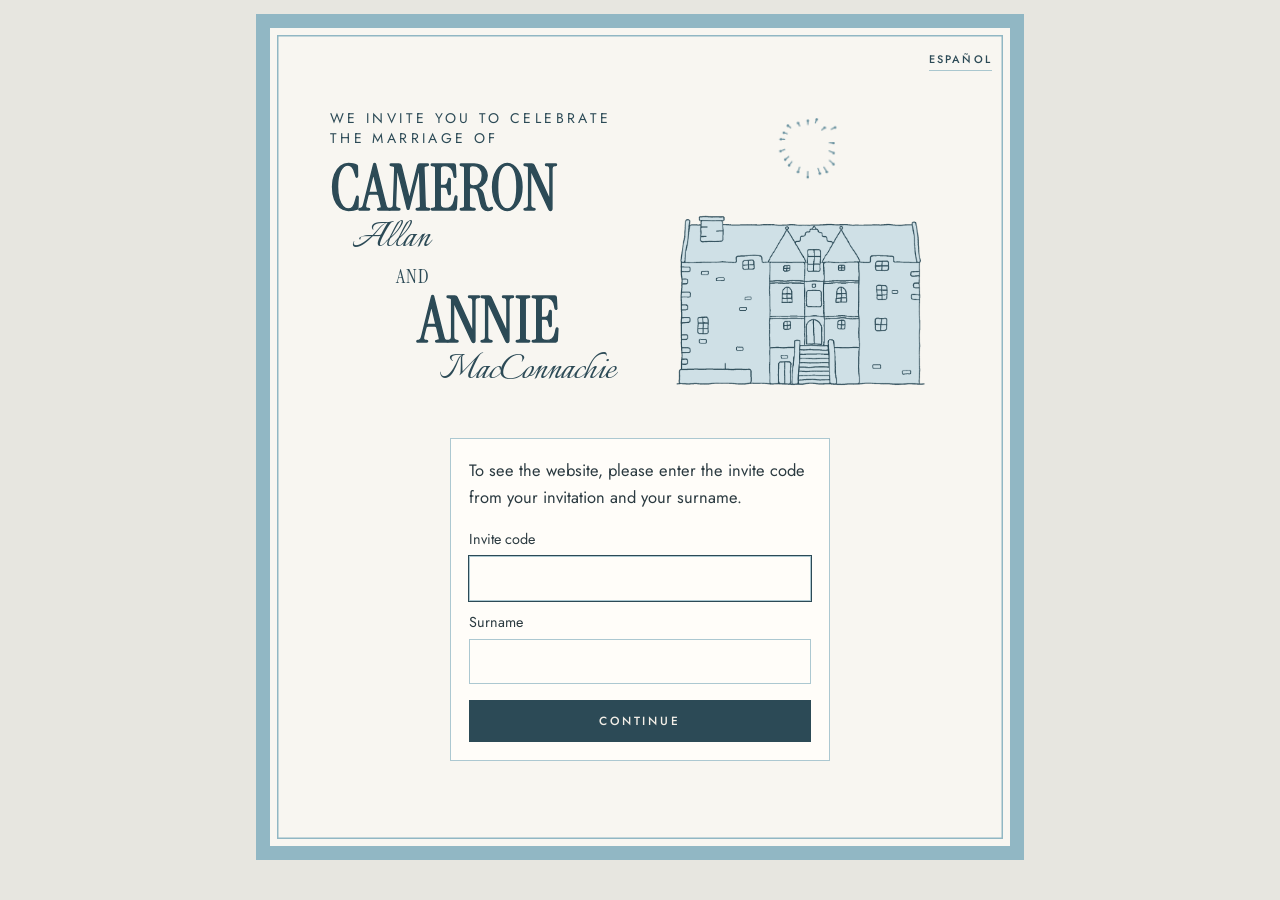
==== commit ce9922fa: "Room card: description stays in the left column, not across the photo Co-Authored-By: Claude Opus 5." ====
--- a/index.html
+++ b/index.html
@@ -32,7 +32,7 @@
 <link rel="preconnect" href="https://fonts.googleapis.com">
 <link rel="preconnect" href="https://fonts.gstatic.com" crossorigin>
 <link href="https://fonts.googleapis.com/css2?family=Instrument+Serif:ital@0;1&family=Italianno&family=Jost:wght@300;400;500&display=swap" rel="stylesheet">
-<link rel="stylesheet" href="style.css?v=20261124a">
+<link rel="stylesheet" href="style.css?v=20261124b">
 </head>
 <body>
 <main>
@@ -58,7 +58,7 @@
     <p class="panel-more"><a href="details.html"><span data-lang="en">Times, places &amp; everything else →</span><span data-lang="es">Horarios, lugares y todo lo demás →</span></a></p>
   </section>
 </main>
-<script src="common.js?v=20261124a"></script>
+<script src="common.js?v=20261124b"></script>
 <script>
 // Once a household has replied, the RSVP box thanks them instead of asking (and drops the deadline).
 function markReplied(d) {
--- a/style.css
+++ b/style.css
@@ -651,8 +651,9 @@
 /* Room card: details on the left and photos on the right when the card is wide; stacked (photos first) when narrow */
 .card.room { container-type:inline-size; }
 @container (min-width: 600px) {
-  /* Name and description across the top; the details table and the photos start level underneath */
-  .room-layout { display:grid; grid-template-columns:minmax(0,1fr) minmax(0,1fr); grid-template-areas:"head head" "info photos"; column-gap:28px; align-items:start; }
+  /* Name and description above the table in the left column (never running across over the photo);
+     the details table and the photos start level */
+  .room-layout { display:grid; grid-template-columns:minmax(0,1fr) minmax(0,1fr); grid-template-areas:"head ." "info photos"; column-gap:28px; align-items:start; }
   .room-layout .room-head { grid-area:head; }
   .room-layout .room-info { grid-area:info; }
   .room-layout .room-photos { grid-area:photos; }
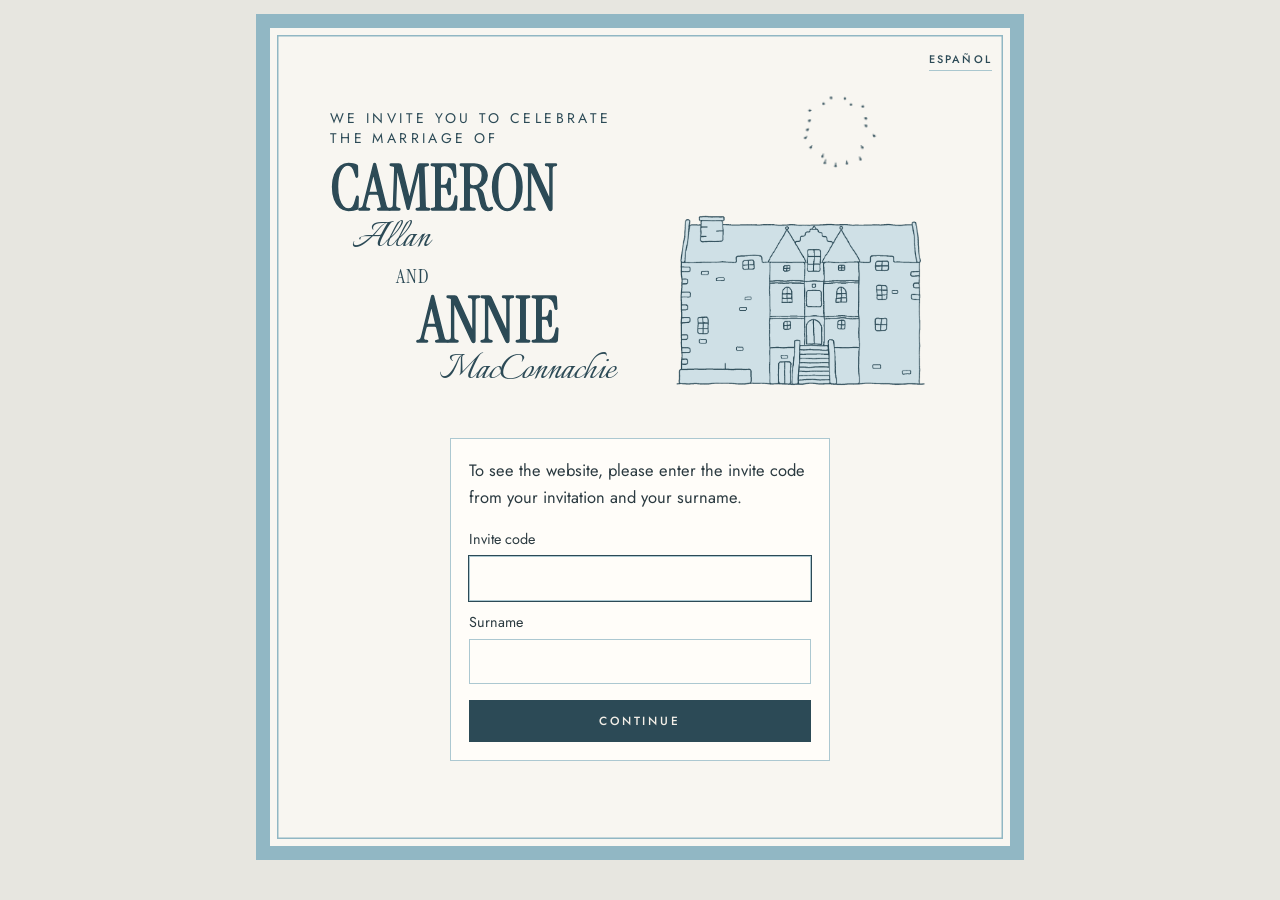
==== commit d7b886f2: "Phone slideshow: 3s per photo; press and hold to pause Co-Authored-By: Claude Opus 5.5 <noreply@anth" ====
--- a/index.html
+++ b/index.html
@@ -32,7 +32,7 @@
 <link rel="preconnect" href="https://fonts.googleapis.com">
 <link rel="preconnect" href="https://fonts.gstatic.com" crossorigin>
 <link href="https://fonts.googleapis.com/css2?family=Instrument+Serif:ital@0;1&family=Italianno&family=Jost:wght@300;400;500&display=swap" rel="stylesheet">
-<link rel="stylesheet" href="style.css?v=20261124b">
+<link rel="stylesheet" href="style.css?v=20261126a">
 </head>
 <body>
 <main>
@@ -58,7 +58,7 @@
     <p class="panel-more"><a href="details.html"><span data-lang="en">Times, places &amp; everything else →</span><span data-lang="es">Horarios, lugares y todo lo demás →</span></a></p>
   </section>
 </main>
-<script src="common.js?v=20261124b"></script>
+<script src="common.js?v=20261126a"></script>
 <script>
 // Once a household has replied, the RSVP box thanks them instead of asking (and drops the deadline).
 function markReplied(d) {
--- a/style.css
+++ b/style.css
@@ -670,3 +670,7 @@
    stacked on phones. A household of one keeps the full width. */
 #meals { display:grid; grid-template-columns:repeat(auto-fit, minmax(min(100%, 320px), 1fr)); gap:16px; align-items:start; }
 #meals > .person { margin:0; }
+
+/* Slideshow: holding a photo pauses it, so stop the phone's long-press image menu and text selection */
+.slideshow { -webkit-touch-callout:none; -webkit-user-select:none; user-select:none; touch-action:manipulation; }
+.slideshow img { -webkit-user-drag:none; pointer-events:none; }
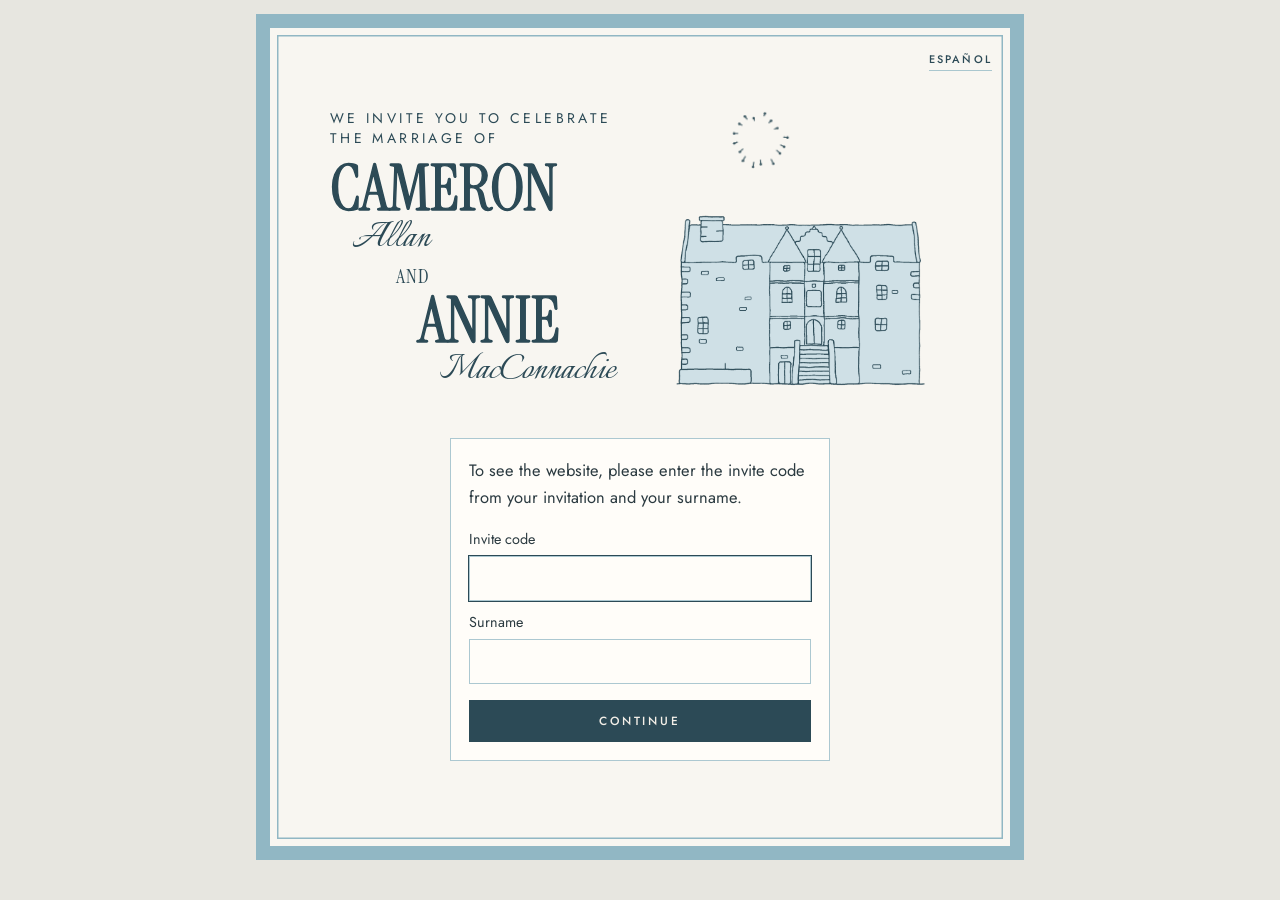
==== commit 4bdc0e69: "Room gallery: dots follow the photo again Co-Authored-By: Claude Opus 5.5 <noreply@anthropic.com> Cl" ====
--- a/index.html
+++ b/index.html
@@ -32,7 +32,7 @@
 <link rel="preconnect" href="https://fonts.googleapis.com">
 <link rel="preconnect" href="https://fonts.gstatic.com" crossorigin>
 <link href="https://fonts.googleapis.com/css2?family=Instrument+Serif:ital@0;1&family=Italianno&family=Jost:wght@300;400;500&display=swap" rel="stylesheet">
-<link rel="stylesheet" href="style.css?v=20261126a">
+<link rel="stylesheet" href="style.css?v=20261128a">
 </head>
 <body>
 <main>
@@ -58,7 +58,7 @@
     <p class="panel-more"><a href="details.html"><span data-lang="en">Times, places &amp; everything else →</span><span data-lang="es">Horarios, lugares y todo lo demás →</span></a></p>
   </section>
 </main>
-<script src="common.js?v=20261126a"></script>
+<script src="common.js?v=20261128a"></script>
 <script>
 // Once a household has replied, the RSVP box thanks them instead of asking (and drops the deadline).
 function markReplied(d) {
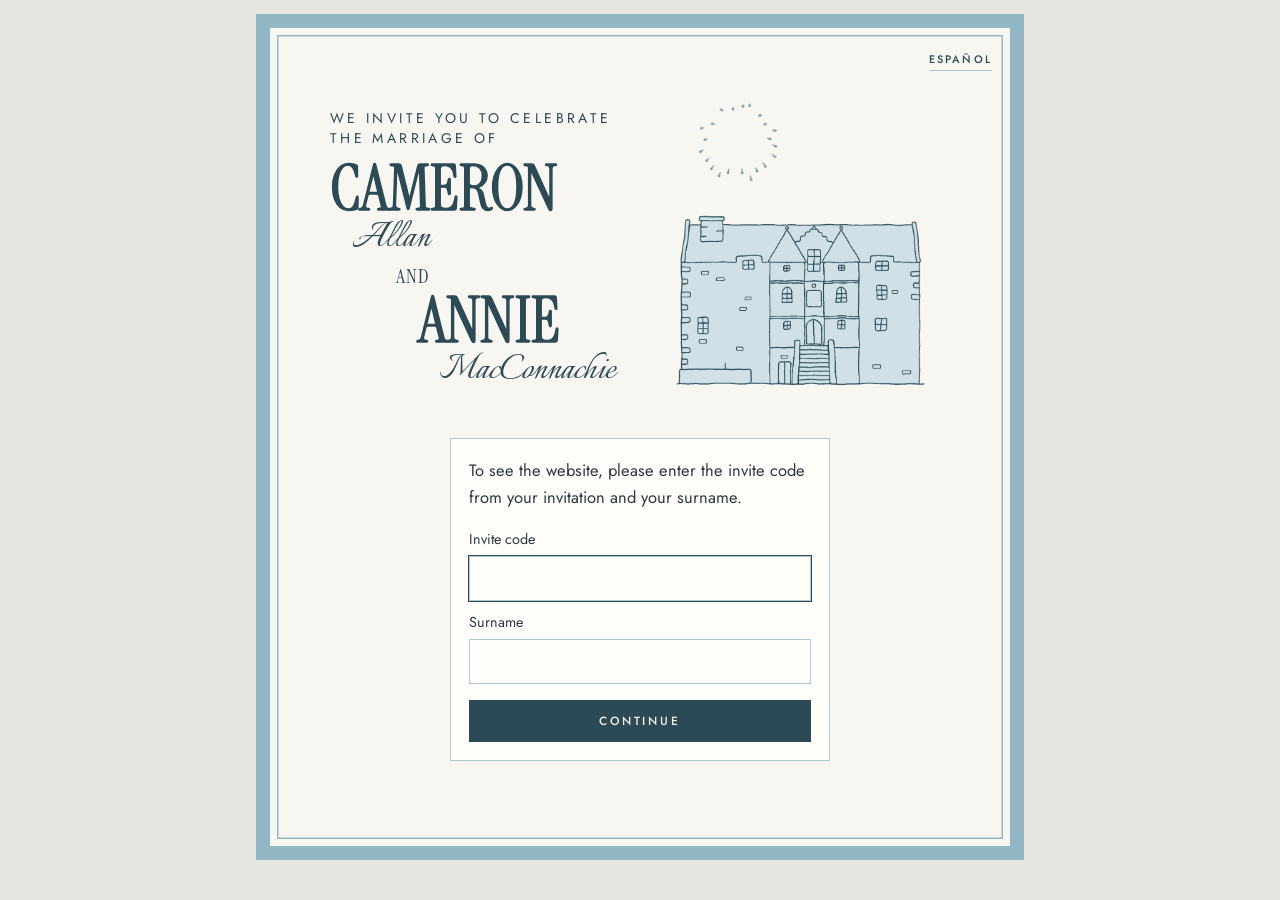
==== commit b7fa48ad: "Shared rooms priced per person (£X pp), PayPal total per household Co-Authored-By: Claude Opus 5.5 <" ====
--- a/index.html
+++ b/index.html
@@ -32,7 +32,7 @@
 <link rel="preconnect" href="https://fonts.googleapis.com">
 <link rel="preconnect" href="https://fonts.gstatic.com" crossorigin>
 <link href="https://fonts.googleapis.com/css2?family=Instrument+Serif:ital@0;1&family=Italianno&family=Jost:wght@300;400;500&display=swap" rel="stylesheet">
-<link rel="stylesheet" href="style.css?v=20261128a">
+<link rel="stylesheet" href="style.css?v=20261128b">
 </head>
 <body>
 <main>
@@ -58,7 +58,7 @@
     <p class="panel-more"><a href="details.html"><span data-lang="en">Times, places &amp; everything else →</span><span data-lang="es">Horarios, lugares y todo lo demás →</span></a></p>
   </section>
 </main>
-<script src="common.js?v=20261128a"></script>
+<script src="common.js?v=20261128b"></script>
 <script>
 // Once a household has replied, the RSVP box thanks them instead of asking (and drops the deadline).
 function markReplied(d) {
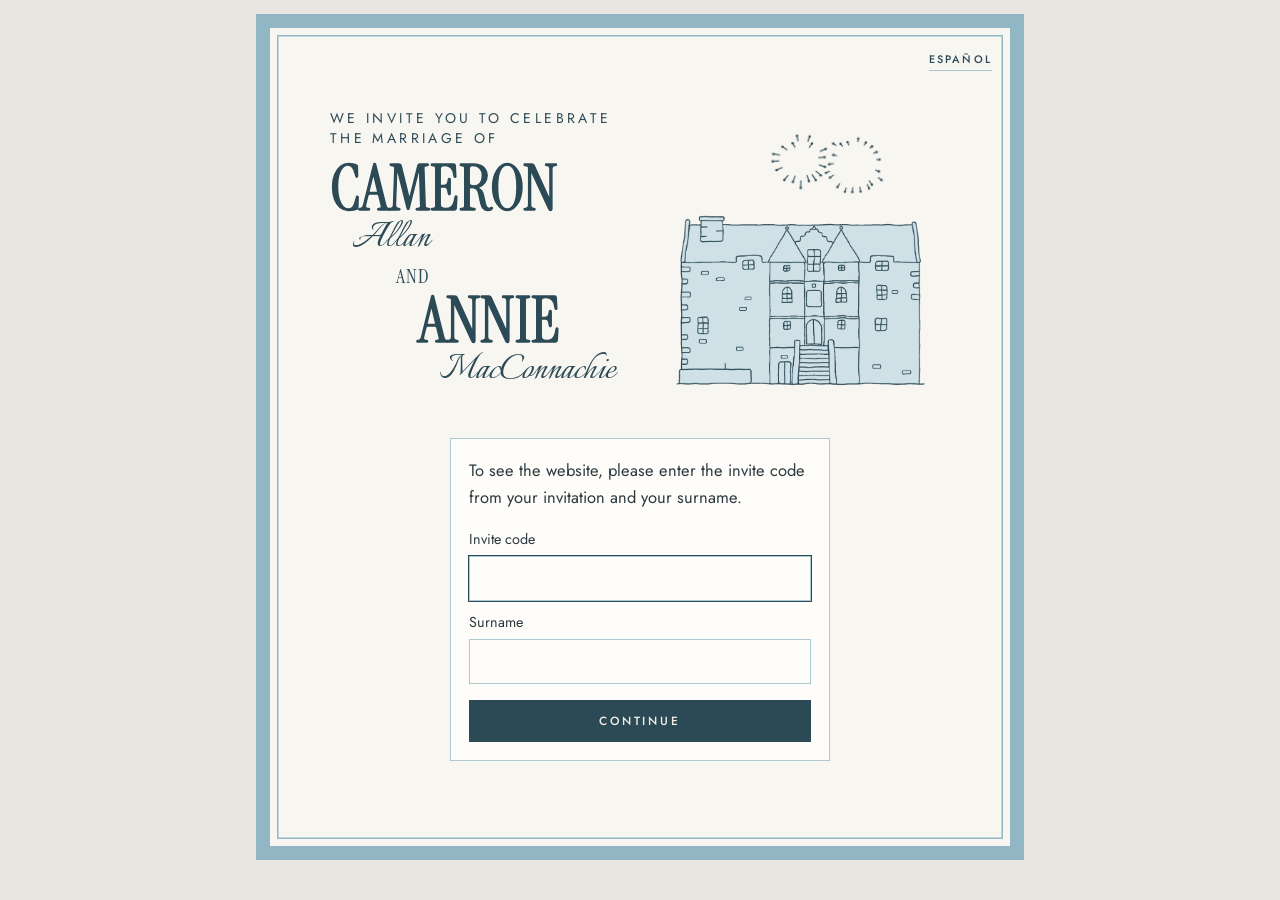
==== commit 057217ec: "Dairy-free dietary option: Spanish label Co-Authored-By: Claude Opus 5.5 <noreply@anthropic.com> Cla" ====
--- a/index.html
+++ b/index.html
@@ -32,7 +32,7 @@
 <link rel="preconnect" href="https://fonts.googleapis.com">
 <link rel="preconnect" href="https://fonts.gstatic.com" crossorigin>
 <link href="https://fonts.googleapis.com/css2?family=Instrument+Serif:ital@0;1&family=Italianno&family=Jost:wght@300;400;500&display=swap" rel="stylesheet">
-<link rel="stylesheet" href="style.css?v=20261128b">
+<link rel="stylesheet" href="style.css?v=20261128c">
 </head>
 <body>
 <main>
@@ -58,7 +58,7 @@
     <p class="panel-more"><a href="details.html"><span data-lang="en">Times, places &amp; everything else →</span><span data-lang="es">Horarios, lugares y todo lo demás →</span></a></p>
   </section>
 </main>
-<script src="common.js?v=20261128b"></script>
+<script src="common.js?v=20261128c"></script>
 <script>
 // Once a household has replied, the RSVP box thanks them instead of asking (and drops the deadline).
 function markReplied(d) {
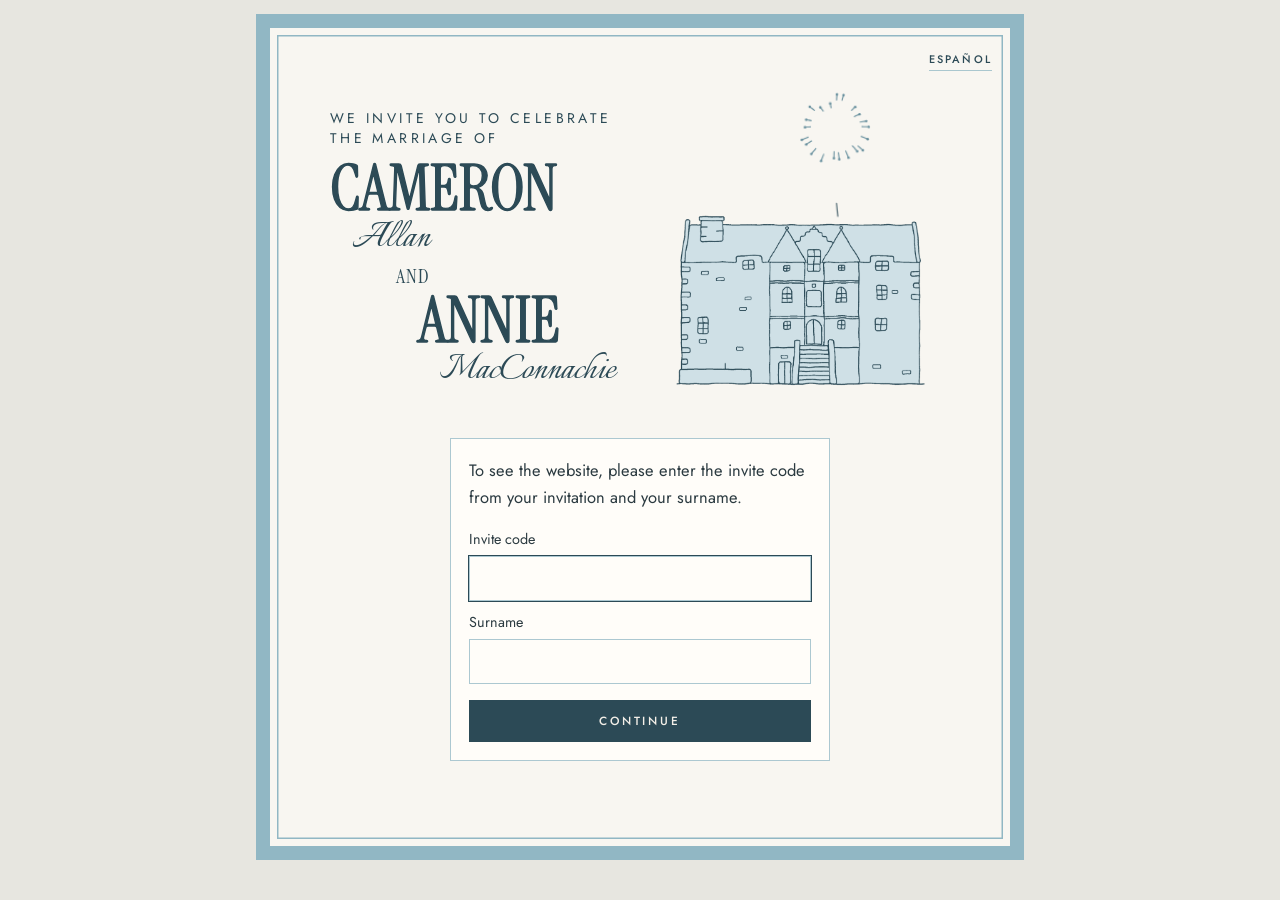
==== commit 1cf9d3ef: "Faster under load: backend opens the sheet once and caches tabs for a minute; site re-checks the inv" ====
--- a/index.html
+++ b/index.html
@@ -32,7 +32,7 @@
 <link rel="preconnect" href="https://fonts.googleapis.com">
 <link rel="preconnect" href="https://fonts.gstatic.com" crossorigin>
 <link href="https://fonts.googleapis.com/css2?family=Instrument+Serif:ital@0;1&family=Italianno&family=Jost:wght@300;400;500&display=swap" rel="stylesheet">
-<link rel="stylesheet" href="style.css?v=20261128c">
+<link rel="stylesheet" href="style.css?v=20261128d">
 </head>
 <body>
 <main>
@@ -58,7 +58,7 @@
     <p class="panel-more"><a href="details.html"><span data-lang="en">Times, places &amp; everything else →</span><span data-lang="es">Horarios, lugares y todo lo demás →</span></a></p>
   </section>
 </main>
-<script src="common.js?v=20261128c"></script>
+<script src="common.js?v=20261128d"></script>
 <script>
 // Once a household has replied, the RSVP box thanks them instead of asking (and drops the deadline).
 function markReplied(d) {
